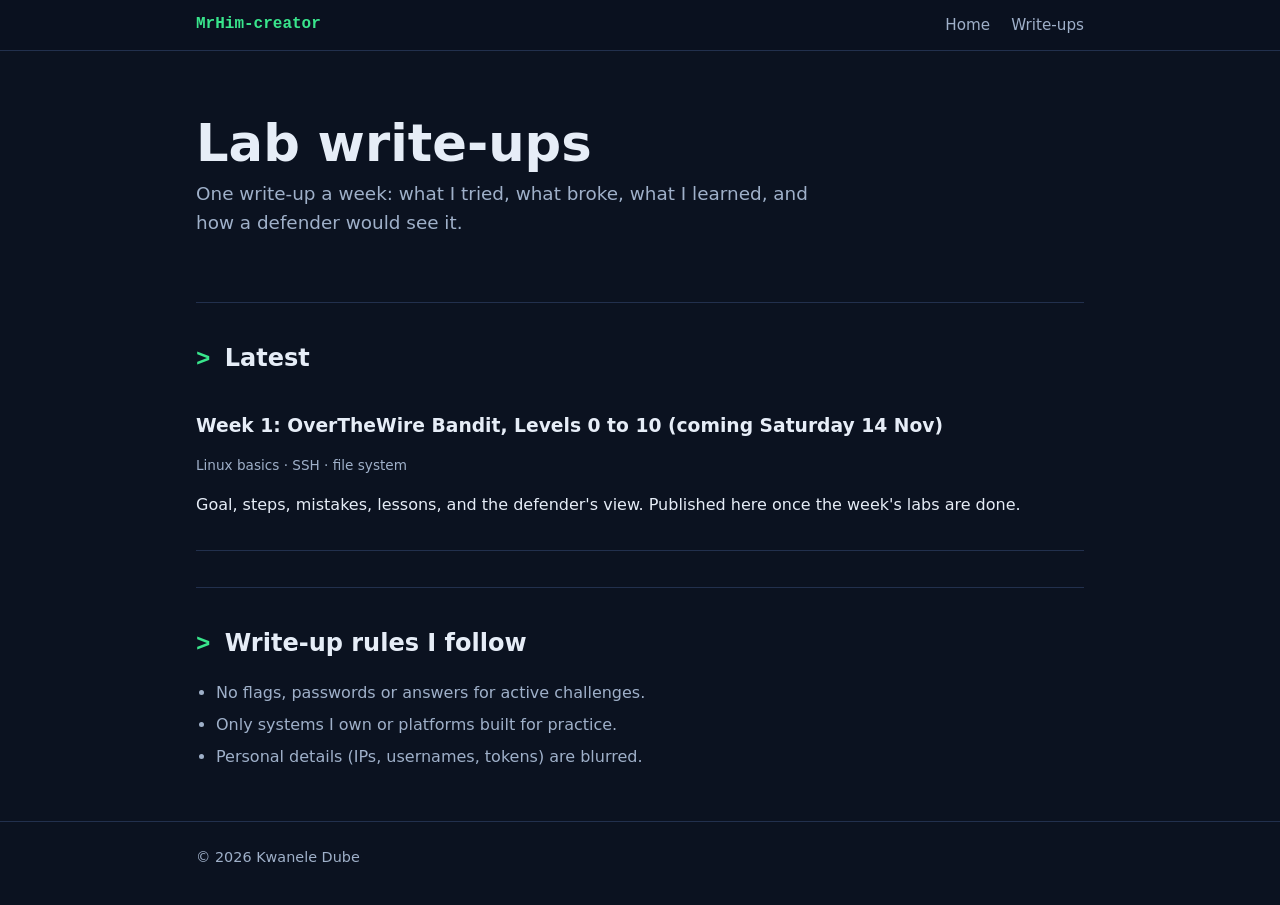
==== writeups.html @ 395b2da3 "Add files via upload" ====
<!doctype html>
<html lang="en">
<head>
  <meta charset="utf-8">
  <meta name="viewport" content="width=device-width, initial-scale=1">
  <title>Write-ups | Kwanele Dube</title>
  <meta name="description" content="Weekly cybersecurity lab write-ups by Kwanele Dube (MrHim-creator).">
  <link rel="stylesheet" href="style.css">
</head>
<body>

<header class="nav">
  <div class="wrap">
    <a class="brand" href="index.html">MrHim-creator</a>
    <nav>
      <a href="index.html">Home</a>
      <a href="writeups.html">Write-ups</a>
    </nav>
  </div>
</header>

<main class="wrap">

  <div class="hero">
    <h1>Lab write-ups</h1>
    <p class="tagline">One write-up a week: what I tried, what broke, what I learned, and how a defender would see it.</p>
  </div>

  <section>
    <h2>Latest</h2>

    <!-- Copy this block for each new write-up. Newest goes on top. -->
    <div class="post">
      <h3>Week 1: OverTheWire Bandit, Levels 0 to 10 (coming Saturday 14 Nov)</h3>
      <p class="meta">Linux basics &middot; SSH &middot; file system</p>
      <p>Goal, steps, mistakes, lessons, and the defender's view. Published here once the week's labs are done.</p>
    </div>

  </section>

  <section>
    <h2>Write-up rules I follow</h2>
    <ul class="plain">
      <li>No flags, passwords or answers for active challenges.</li>
      <li>Only systems I own or platforms built for practice.</li>
      <li>Personal details (IPs, usernames, tokens) are blurred.</li>
    </ul>
  </section>

</main>

<footer>
  <div class="wrap">&copy; 2026 Kwanele Dube</div>
</footer>

</body>
</html>
---- style.css ----
:root {
  --bg: #0b1220;
  --panel: #121b2e;
  --line: #22304d;
  --text: #e6edf7;
  --muted: #9fb0c9;
  --accent: #39e58c;
  --accent-dim: #1f9c61;
}

* { box-sizing: border-box; }

html { scroll-behavior: smooth; }

body {
  margin: 0;
  background: var(--bg);
  color: var(--text);
  font-family: system-ui, -apple-system, "Segoe UI", Roboto, sans-serif;
  line-height: 1.6;
}

a { color: var(--accent); text-decoration: none; }
a:hover { text-decoration: underline; }

.wrap { max-width: 920px; margin: 0 auto; padding: 0 16px; }

header.nav {
  border-bottom: 1px solid var(--line);
  position: sticky;
  top: 0;
  background: rgba(11, 18, 32, 0.92);
  backdrop-filter: blur(6px);
  z-index: 10;
}
header.nav .wrap {
  display: flex;
  justify-content: space-between;
  align-items: center;
  padding-top: 12px;
  padding-bottom: 12px;
  gap: 12px;
  flex-wrap: wrap;
}
.brand { font-family: ui-monospace, Consolas, monospace; color: var(--accent); font-weight: 700; }
nav a { margin-left: 16px; color: var(--muted); font-size: 0.95rem; }
nav a:hover { color: var(--text); text-decoration: none; }

.hero { padding: 64px 0 40px; }
.hero .alias { font-family: ui-monospace, Consolas, monospace; color: var(--accent); margin: 0 0 8px; }
.hero h1 { font-size: clamp(2rem, 6vw, 3.2rem); margin: 0 0 8px; line-height: 1.1; }
.hero .tagline { font-size: 1.15rem; color: var(--muted); max-width: 640px; margin: 0 0 24px; }

.btn {
  display: inline-block;
  padding: 10px 18px;
  border-radius: 8px;
  border: 1px solid var(--accent);
  color: var(--accent);
  font-weight: 600;
  margin: 0 8px 8px 0;
}
.btn.primary { background: var(--accent); color: #05150c; }
.btn:hover { text-decoration: none; opacity: 0.9; }

section { padding: 36px 0; border-top: 1px solid var(--line); }
section h2 { margin: 0 0 16px; font-size: 1.5rem; }
section h2::before { content: "> "; color: var(--accent); font-family: ui-monospace, Consolas, monospace; }

.grid { display: grid; gap: 16px; grid-template-columns: repeat(auto-fit, minmax(260px, 1fr)); }

.card {
  background: var(--panel);
  border: 1px solid var(--line);
  border-radius: 12px;
  padding: 18px;
}
.card h3 { margin: 0 0 6px; font-size: 1.1rem; }
.card p { margin: 6px 0; color: var(--muted); }
.card .meta { font-size: 0.85rem; color: var(--accent-dim); font-family: ui-monospace, Consolas, monospace; }

.tag {
  display: inline-block;
  font-size: 0.78rem;
  padding: 2px 8px;
  border: 1px solid var(--line);
  border-radius: 999px;
  color: var(--muted);
  margin: 4px 6px 0 0;
}

ul.plain { padding-left: 20px; color: var(--muted); }
ul.plain li { margin: 6px 0; }

.note {
  border-left: 3px solid var(--accent);
  padding: 8px 14px;
  background: var(--panel);
  color: var(--muted);
  border-radius: 0 8px 8px 0;
}

footer { border-top: 1px solid var(--line); padding: 24px 0 40px; color: var(--muted); font-size: 0.9rem; }

.post { padding: 16px 0; border-bottom: 1px solid var(--line); }
.post h3 { margin: 0; }
.post .meta { color: var(--muted); font-size: 0.85rem; }
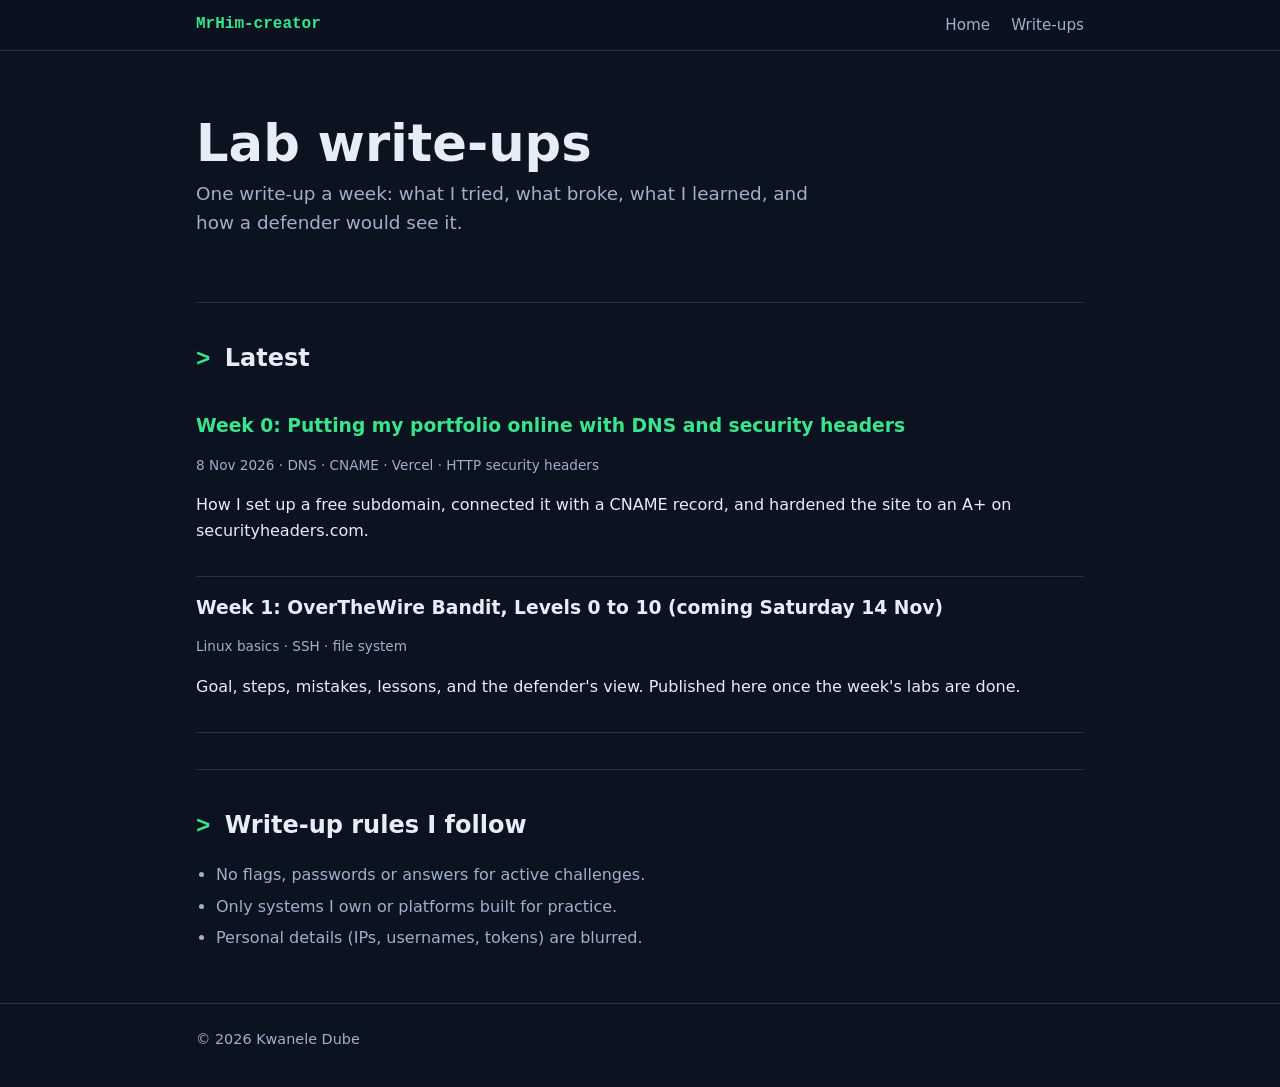
==== commit b1760669: "Add files via upload updated" ====
--- a/writeups.html
+++ b/writeups.html
@@ -31,6 +31,12 @@
 
     <!-- Copy this block for each new write-up. Newest goes on top. -->
     <div class="post">
+      <h3><a href="writeup-portfolio-dns-headers.html">Week 0: Putting my portfolio online with DNS and security headers</a></h3>
+      <p class="meta">8 Nov 2026 &middot; DNS &middot; CNAME &middot; Vercel &middot; HTTP security headers</p>
+      <p>How I set up a free subdomain, connected it with a CNAME record, and hardened the site to an A+ on securityheaders.com.</p>
+    </div>
+
+    <div class="post">
       <h3>Week 1: OverTheWire Bandit, Levels 0 to 10 (coming Saturday 14 Nov)</h3>
       <p class="meta">Linux basics &middot; SSH &middot; file system</p>
       <p>Goal, steps, mistakes, lessons, and the defender's view. Published here once the week's labs are done.</p>
--- a/style.css
+++ b/style.css
@@ -89,8 +89,9 @@
   margin: 4px 6px 0 0;
 }
 
-ul.plain { padding-left: 20px; color: var(--muted); }
-ul.plain li { margin: 6px 0; }
+ul.plain, ol.plain { padding-left: 20px; color: var(--muted); }
+ul.plain li, ol.plain li { margin: 6px 0; }
+code { font-family: ui-monospace, Consolas, monospace; background: var(--panel); border: 1px solid var(--line); border-radius: 4px; padding: 1px 6px; color: var(--text); font-size: 0.9em; }
 
 .note {
   border-left: 3px solid var(--accent);
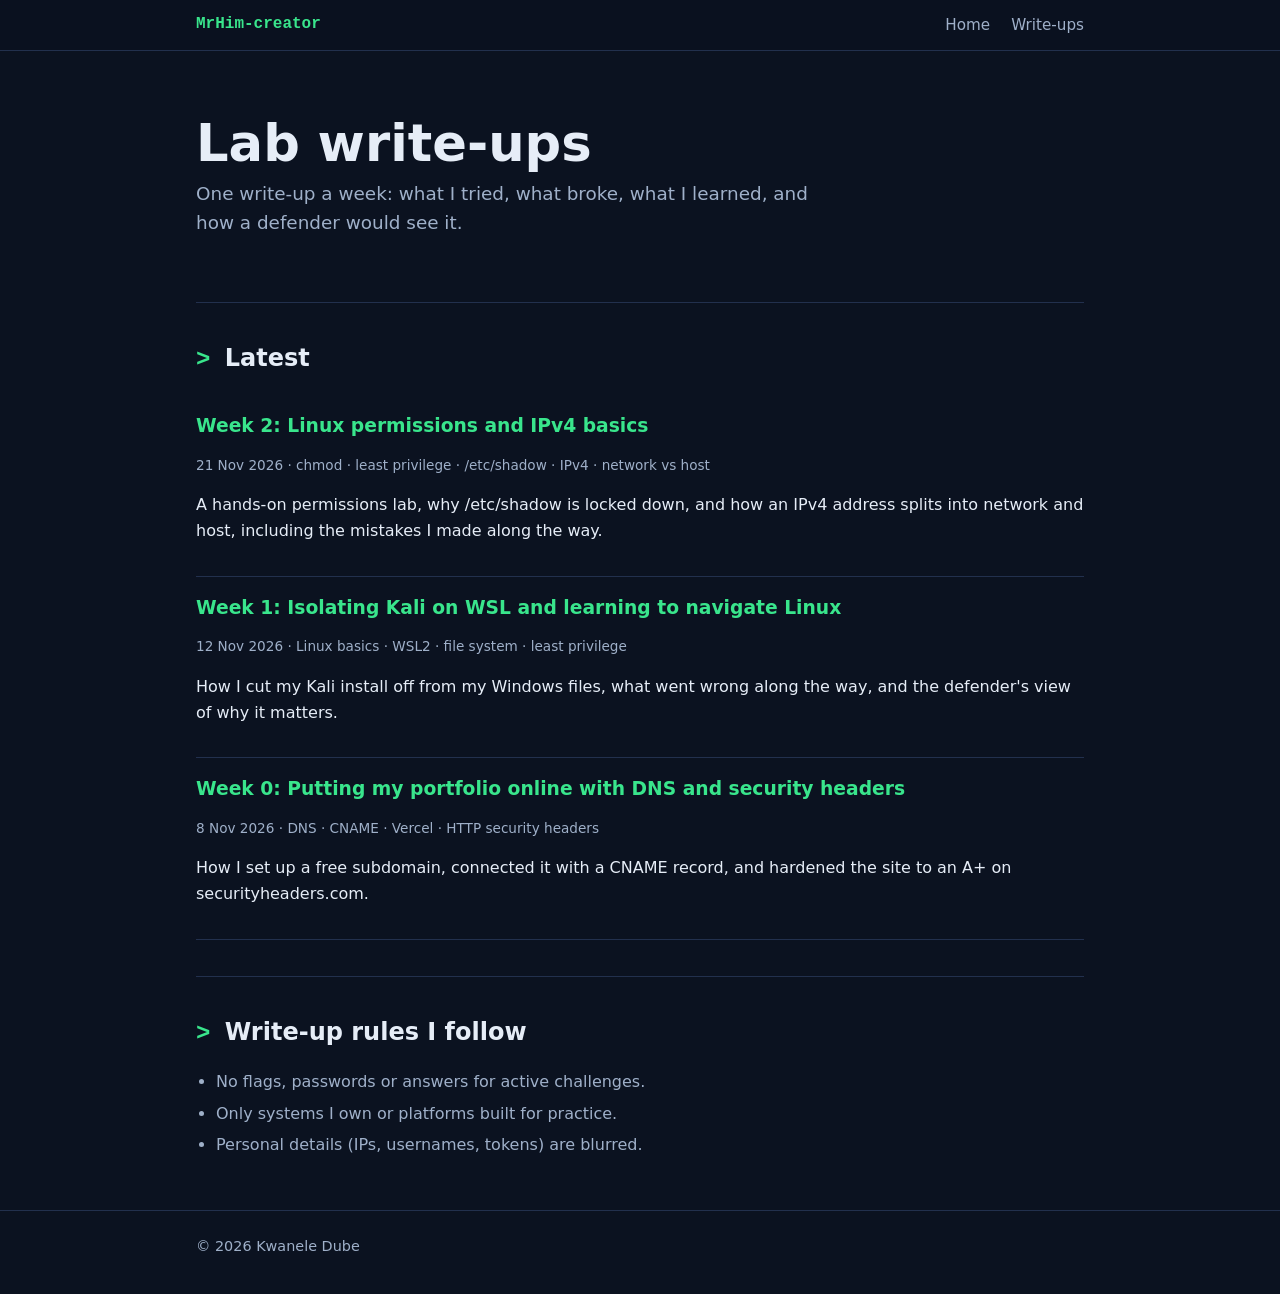
==== commit 9d3148fd: "Add files via upload" ====
--- a/writeups.html
+++ b/writeups.html
@@ -31,16 +31,23 @@
 
     <!-- Copy this block for each new write-up. Newest goes on top. -->
     <div class="post">
+      <h3><a href="writeup-permissions-ipv4.html">Week 2: Linux permissions and IPv4 basics</a></h3>
+      <p class="meta">21 Nov 2026 &middot; chmod &middot; least privilege &middot; /etc/shadow &middot; IPv4 &middot; network vs host</p>
+      <p>A hands-on permissions lab, why /etc/shadow is locked down, and how an IPv4 address splits into network and host, including the mistakes I made along the way.</p>
+    </div>
+
+    <div class="post">
+      <h3><a href="writeup-wsl-isolation-linux-basics.html">Week 1: Isolating Kali on WSL and learning to navigate Linux</a></h3>
+      <p class="meta">12 Nov 2026 &middot; Linux basics &middot; WSL2 &middot; file system &middot; least privilege</p>
+      <p>How I cut my Kali install off from my Windows files, what went wrong along the way, and the defender's view of why it matters.</p>
+    </div>
+
+    <div class="post">
       <h3><a href="writeup-portfolio-dns-headers.html">Week 0: Putting my portfolio online with DNS and security headers</a></h3>
       <p class="meta">8 Nov 2026 &middot; DNS &middot; CNAME &middot; Vercel &middot; HTTP security headers</p>
       <p>How I set up a free subdomain, connected it with a CNAME record, and hardened the site to an A+ on securityheaders.com.</p>
     </div>
 
-    <div class="post">
-      <h3>Week 1: OverTheWire Bandit, Levels 0 to 10 (coming Saturday 14 Nov)</h3>
-      <p class="meta">Linux basics &middot; SSH &middot; file system</p>
-      <p>Goal, steps, mistakes, lessons, and the defender's view. Published here once the week's labs are done.</p>
-    </div>
 
   </section>
 
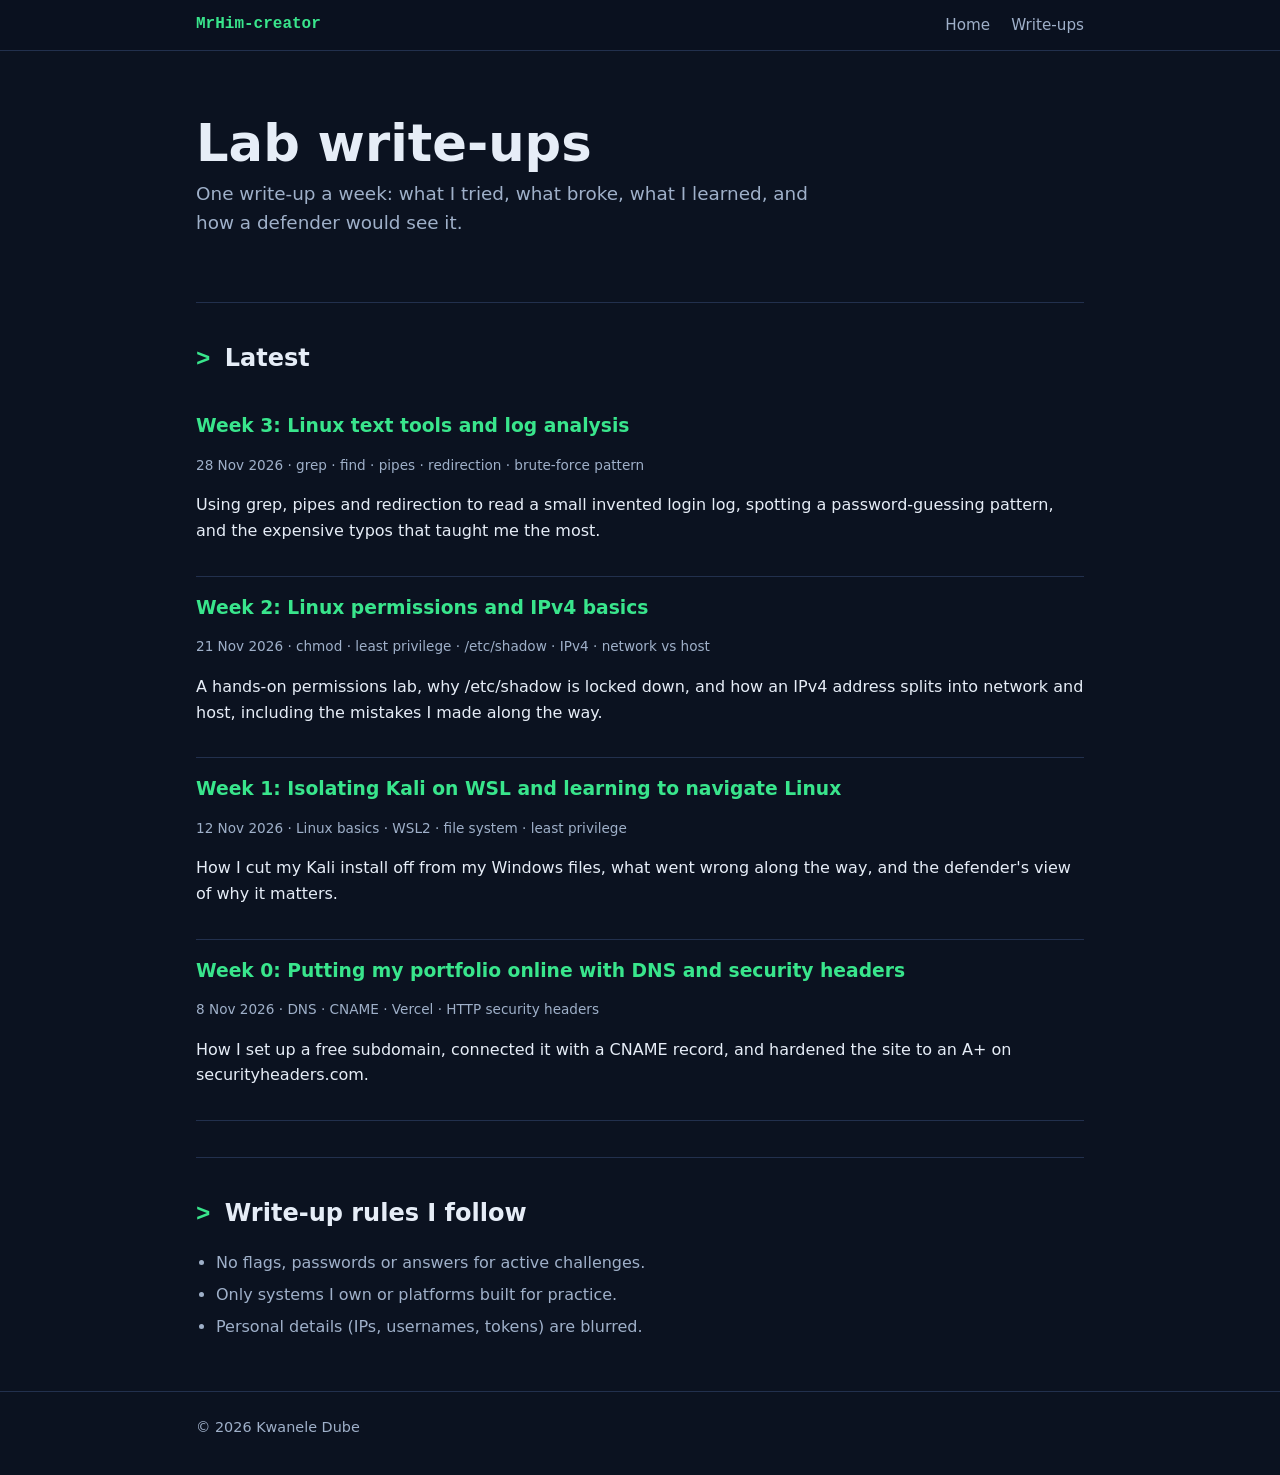
==== commit ed4a26bc: "Add files via upload" ====
--- a/writeups.html
+++ b/writeups.html
@@ -30,6 +30,12 @@
     <h2>Latest</h2>
 
     <!-- Copy this block for each new write-up. Newest goes on top. -->
+    <div class="post">
+      <h3><a href="writeup-linux-text-tools-log-analysis.html">Week 3: Linux text tools and log analysis</a></h3>
+      <p class="meta">28 Nov 2026 &middot; grep &middot; find &middot; pipes &middot; redirection &middot; brute-force pattern</p>
+      <p>Using grep, pipes and redirection to read a small invented login log, spotting a password-guessing pattern, and the expensive typos that taught me the most.</p>
+    </div>
+
     <div class="post">
       <h3><a href="writeup-permissions-ipv4.html">Week 2: Linux permissions and IPv4 basics</a></h3>
       <p class="meta">21 Nov 2026 &middot; chmod &middot; least privilege &middot; /etc/shadow &middot; IPv4 &middot; network vs host</p>
